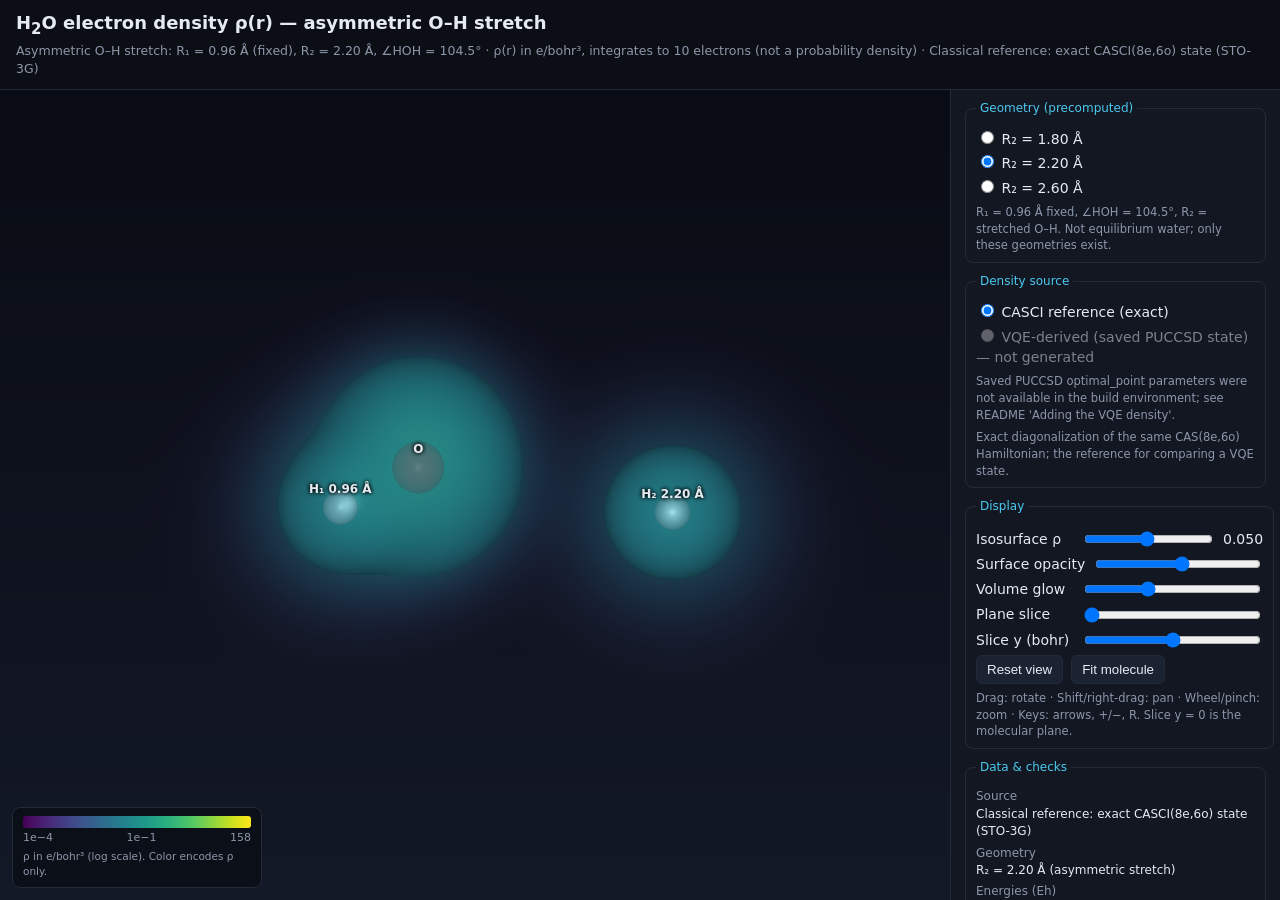
==== visualization/h2o_density/web/index.html @ ade0967f "Add interactive H2O electron density viewer" ====
<!doctype html><html lang="en"><head><meta charset="utf-8"><meta name="viewport" content="width=device-width,initial-scale=1">
<title>H2O electron density (asymmetric stretch)</title><link rel="stylesheet" href="style.css"></head><body>
<header><h1>H<sub>2</sub>O electron density ρ(<b>r</b>) — asymmetric O–H stretch</h1><p id="headline" aria-live="polite">Loading…</p></header>
<main><section id="stage" aria-label="3D electron density view">
<canvas id="gl" tabindex="0" role="img" aria-label="Interactive 3D electron density of stretched water. Drag or arrow keys rotate, shift+drag or shift+arrows pan, wheel or plus/minus zoom, R resets."></canvas>
<div id="labels" aria-hidden="true"></div>
<div id="progress" role="status"><div id="bar"><i></i></div><span id="ptext">Loading density…</span></div><div id="error" role="alert" hidden></div>
<div id="legend"><canvas id="legendbar" width="230" height="12"></canvas><div class="ticks"><span id="lt0"></span><span id="lt1"></span><span id="lt2"></span></div>
<small>ρ in e/bohr³ (log scale). Color encodes ρ only.</small></div></section>
<aside id="panel">
<fieldset><legend>Geometry (precomputed)</legend><div id="geoms"></div>
<p class="note">R₁ = 0.96 Å fixed, ∠HOH = 104.5°, R₂ = stretched O–H. Not equilibrium water; only these geometries exist.</p></fieldset>
<fieldset><legend>Density source</legend><div id="sources"></div><p class="note" id="srcnote"></p></fieldset>
<fieldset><legend>Display</legend>
<div class="row"><label for="iso">Isosurface ρ</label><input id="iso" type="range" min="-3" max="0.5" step="0.01" value="-1.3"><output id="isov"></output></div>
<div class="row"><label for="sop">Surface opacity</label><input id="sop" type="range" min="0.05" max="1" step="0.01" value="0.55"></div>
<div class="row"><label for="vol">Volume glow</label><input id="vol" type="range" min="0" max="1" step="0.01" value="0.35"></div>
<div class="row"><label for="slc">Plane slice</label><input id="slc" type="range" min="0" max="1" step="0.01" value="0"></div>
<div class="row"><label for="sy">Slice y (bohr)</label><input id="sy" type="range" min="-3" max="3" step="0.05" value="0"></div>
<div class="row"><button id="reset">Reset view</button><button id="fit">Fit molecule</button></div>
<p class="note">Drag: rotate · Shift/right-drag: pan · Wheel/pinch: zoom · Keys: arrows, +/−, R. Slice y = 0 is the molecular plane.</p></fieldset>
<fieldset><legend>Data &amp; checks</legend><dl id="info"></dl></fieldset></aside></main>
<script src="app.js"></script></body></html>
---- visualization/h2o_density/web/style.css ----
:root{--bg:#0b0e14;--panel:#121722;--ink:#e6eaf2;--mute:#8d97aa;--acc:#4cc9f0;--line:#232b3b}
*{box-sizing:border-box}html,body{margin:0;height:100%;background:var(--bg);color:var(--ink);font:14px/1.45 system-ui,Segoe UI,Roboto,sans-serif}
body{display:flex;flex-direction:column}
header{padding:10px 16px;border-bottom:1px solid var(--line)}
h1{margin:0;font-size:18px;font-weight:600}#headline{margin:2px 0 0;color:var(--mute);font-size:12.5px}
main{flex:1;display:flex;min-height:0}
#stage{position:relative;flex:1;min-width:0;background:#07090e}
#gl{width:100%;height:100%;display:block;touch-action:none;outline:none;cursor:grab}#gl:active{cursor:grabbing}
#gl:focus-visible{box-shadow:inset 0 0 0 2px var(--acc)}
#labels{position:absolute;inset:0;pointer-events:none;overflow:hidden}
#labels span{position:absolute;transform:translate(-50%,-150%);font-size:12px;font-weight:600;text-shadow:0 0 4px #000,0 0 4px #000;white-space:nowrap}
#legend{position:absolute;left:12px;bottom:12px;background:#0b0e14cc;border:1px solid var(--line);border-radius:8px;padding:8px 10px;width:250px}
#legendbar{width:100%;height:12px;display:block;border-radius:3px}
.ticks{display:flex;justify-content:space-between;font-size:11px;color:var(--mute);margin-top:2px}#legend small{display:block;color:var(--mute);font-size:10.5px;margin-top:3px}
#progress{position:absolute;left:50%;top:50%;transform:translate(-50%,-50%);text-align:center;color:var(--mute)}#progress[hidden],#error[hidden]{display:none}
#bar{height:4px;width:200px;background:var(--line);margin:0 auto 6px;border-radius:2px;overflow:hidden}#bar i{display:block;height:100%;width:0;background:var(--acc)}
#error{position:absolute;inset:20px;color:#ff8a8a;background:#200;padding:12px;border-radius:8px;overflow:auto}
#panel{width:330px;overflow:auto;background:var(--panel);border-left:1px solid var(--line);padding:10px 14px}
fieldset{border:1px solid var(--line);border-radius:8px;margin:0 0 10px;padding:8px 10px}legend{color:var(--acc);font-size:12px;padding:0 4px}
label{display:block;margin:3px 0}.row{display:flex;align-items:center;gap:8px;margin:5px 0}.row label{margin:0;min-width:98px}.row input[type=range]{flex:1;min-width:0}
.note{color:var(--mute);font-size:11.5px;margin:6px 0 0}button{background:#1b2333;color:var(--ink);border:1px solid var(--line);border-radius:6px;padding:6px 10px;cursor:pointer}
button:hover,button:focus-visible{border-color:var(--acc);outline:none}.dis{opacity:.5}
dl{margin:0;font-size:12px}dt{color:var(--mute);margin-top:4px}dd{margin:0;font-variant-numeric:tabular-nums;word-break:break-word}
@media(max-width:760px){main{flex-direction:column;overflow:auto}#stage{flex:none;height:58vh}#panel{width:auto;border-left:0;border-top:1px solid var(--line);overflow:visible}#legend{width:190px}h1{font-size:15px}#headline{font-size:11.5px}}
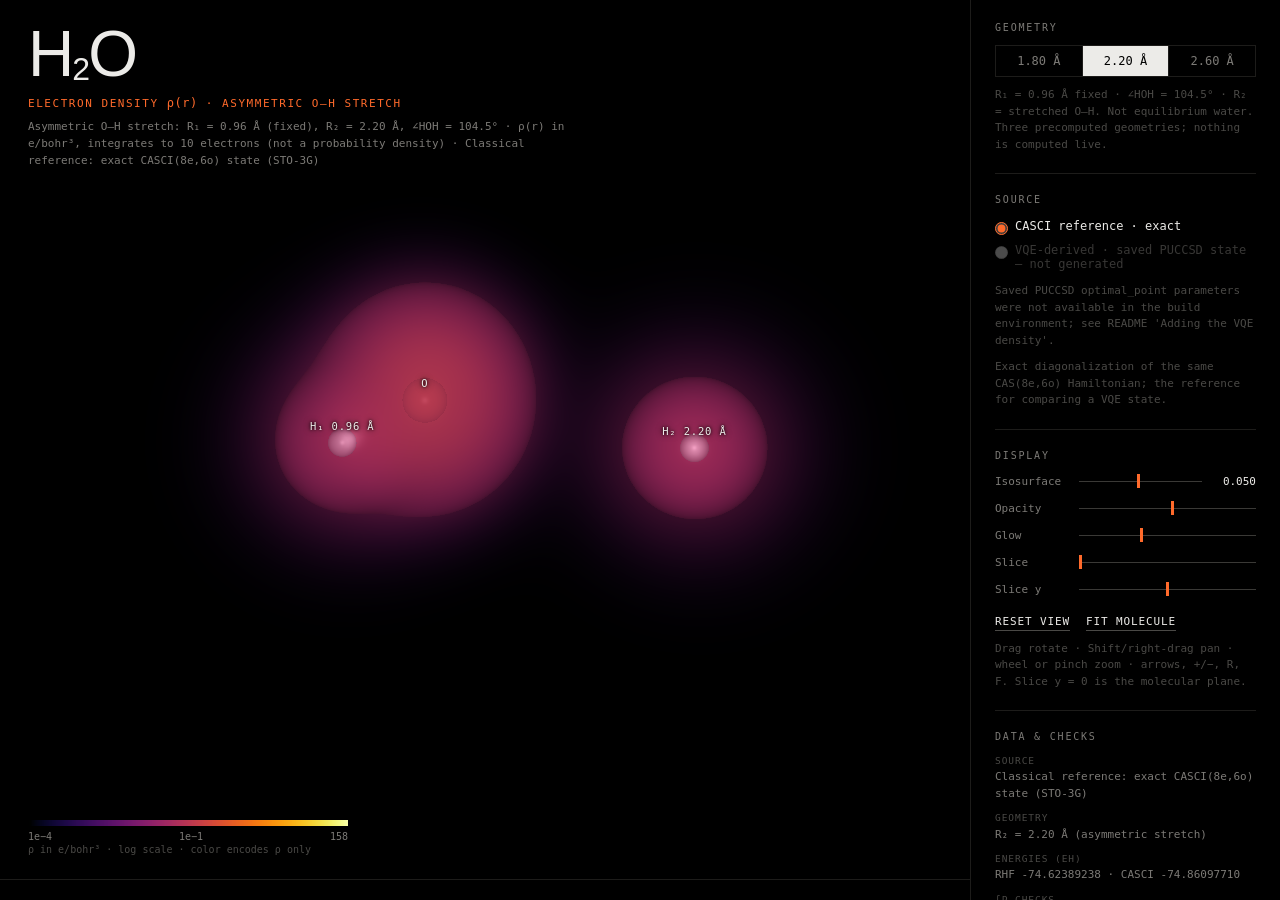
==== commit 163eef3a: "Revise HTML structure for H2O density visualization Updated the HTML structure and content for the H" ====
--- a/visualization/h2o_density/web/index.html
+++ b/visualization/h2o_density/web/index.html
@@ -1,23 +1,25 @@
 <!doctype html><html lang="en"><head><meta charset="utf-8"><meta name="viewport" content="width=device-width,initial-scale=1">
-<title>H2O electron density (asymmetric stretch)</title><link rel="stylesheet" href="style.css"></head><body>
-<header><h1>H<sub>2</sub>O electron density ρ(<b>r</b>) — asymmetric O–H stretch</h1><p id="headline" aria-live="polite">Loading…</p></header>
-<main><section id="stage" aria-label="3D electron density view">
-<canvas id="gl" tabindex="0" role="img" aria-label="Interactive 3D electron density of stretched water. Drag or arrow keys rotate, shift+drag or shift+arrows pan, wheel or plus/minus zoom, R resets."></canvas>
-<div id="labels" aria-hidden="true"></div>
-<div id="progress" role="status"><div id="bar"><i></i></div><span id="ptext">Loading density…</span></div><div id="error" role="alert" hidden></div>
-<div id="legend"><canvas id="legendbar" width="230" height="12"></canvas><div class="ticks"><span id="lt0"></span><span id="lt1"></span><span id="lt2"></span></div>
-<small>ρ in e/bohr³ (log scale). Color encodes ρ only.</small></div></section>
+<title>H2O electron density · asymmetric O–H stretch</title><link rel="stylesheet" href="style.css"></head><body>
+<main>
+<section id="stage" aria-label="3D electron density view">
+ <canvas id="gl" tabindex="0" role="img" aria-label="Interactive 3D electron density of stretched water. Drag or arrow keys rotate, shift+drag or shift+arrows pan, wheel or plus/minus zoom, R resets."></canvas>
+ <div id="labels" aria-hidden="true"></div>
+ <div id="title"><h1>H<sub>2</sub>O</h1><p class="kicker">Electron density <span>ρ(r)</span> · asymmetric O–H stretch</p><p id="headline" aria-live="polite">Loading…</p></div>
+ <div id="progress" role="status"><div id="bar"><i></i></div><span id="ptext">Loading density…</span></div><div id="error" role="alert" hidden></div>
+ <div id="legend"><canvas id="legendbar" width="400" height="6"></canvas><div class="ticks"><span id="lt0"></span><span id="lt1"></span><span id="lt2"></span></div><small>ρ in e/bohr³ · log scale · color encodes ρ only</small></div>
+</section>
 <aside id="panel">
-<fieldset><legend>Geometry (precomputed)</legend><div id="geoms"></div>
-<p class="note">R₁ = 0.96 Å fixed, ∠HOH = 104.5°, R₂ = stretched O–H. Not equilibrium water; only these geometries exist.</p></fieldset>
-<fieldset><legend>Density source</legend><div id="sources"></div><p class="note" id="srcnote"></p></fieldset>
-<fieldset><legend>Display</legend>
-<div class="row"><label for="iso">Isosurface ρ</label><input id="iso" type="range" min="-3" max="0.5" step="0.01" value="-1.3"><output id="isov"></output></div>
-<div class="row"><label for="sop">Surface opacity</label><input id="sop" type="range" min="0.05" max="1" step="0.01" value="0.55"></div>
-<div class="row"><label for="vol">Volume glow</label><input id="vol" type="range" min="0" max="1" step="0.01" value="0.35"></div>
-<div class="row"><label for="slc">Plane slice</label><input id="slc" type="range" min="0" max="1" step="0.01" value="0"></div>
-<div class="row"><label for="sy">Slice y (bohr)</label><input id="sy" type="range" min="-3" max="3" step="0.05" value="0"></div>
-<div class="row"><button id="reset">Reset view</button><button id="fit">Fit molecule</button></div>
-<p class="note">Drag: rotate · Shift/right-drag: pan · Wheel/pinch: zoom · Keys: arrows, +/−, R. Slice y = 0 is the molecular plane.</p></fieldset>
-<fieldset><legend>Data &amp; checks</legend><dl id="info"></dl></fieldset></aside></main>
+ <section><h2>Geometry</h2><div id="geoms" class="seg"></div>
+  <p class="note">R₁ = 0.96 Å fixed · ∠HOH = 104.5° · R₂ = stretched O–H. Not equilibrium water. Three precomputed geometries; nothing is computed live.</p></section>
+ <section><h2>Source</h2><div id="sources"></div><p class="note" id="srcnote"></p></section>
+ <section><h2>Display</h2>
+  <div class="row"><label for="iso">Isosurface</label><input id="iso" type="range" min="-3" max="0.5" step="0.01" value="-1.3"><output id="isov"></output></div>
+  <div class="row"><label for="sop">Opacity</label><input id="sop" type="range" min="0.05" max="1" step="0.01" value="0.55"></div>
+  <div class="row"><label for="vol">Glow</label><input id="vol" type="range" min="0" max="1" step="0.01" value="0.35"></div>
+  <div class="row"><label for="slc">Slice</label><input id="slc" type="range" min="0" max="1" step="0.01" value="0"></div>
+  <div class="row"><label for="sy">Slice y</label><input id="sy" type="range" min="-3" max="3" step="0.05" value="0"></div>
+  <div class="btns"><button id="reset">Reset view</button><button id="fit">Fit molecule</button></div>
+  <p class="note">Drag rotate · Shift/right-drag pan · wheel or pinch zoom · arrows, +/−, R, F. Slice y = 0 is the molecular plane.</p></section>
+ <section><h2>Data &amp; checks</h2><dl id="info"></dl></section>
+</aside></main>
 <script src="app.js"></script></body></html>
--- a/visualization/h2o_density/web/style.css
+++ b/visualization/h2o_density/web/style.css
@@ -1,24 +1,39 @@
-:root{--bg:#0b0e14;--panel:#121722;--ink:#e6eaf2;--mute:#8d97aa;--acc:#4cc9f0;--line:#232b3b}
-*{box-sizing:border-box}html,body{margin:0;height:100%;background:var(--bg);color:var(--ink);font:14px/1.45 system-ui,Segoe UI,Roboto,sans-serif}
-body{display:flex;flex-direction:column}
-header{padding:10px 16px;border-bottom:1px solid var(--line)}
-h1{margin:0;font-size:18px;font-weight:600}#headline{margin:2px 0 0;color:var(--mute);font-size:12.5px}
-main{flex:1;display:flex;min-height:0}
-#stage{position:relative;flex:1;min-width:0;background:#07090e}
-#gl{width:100%;height:100%;display:block;touch-action:none;outline:none;cursor:grab}#gl:active{cursor:grabbing}
-#gl:focus-visible{box-shadow:inset 0 0 0 2px var(--acc)}
+:root{--ink:#ecebe8;--mute:#7c7a76;--dim:#4a4946;--line:#1d1c1a;--acc:#ff6a2b;
+ --mono:ui-monospace,"SF Mono","JetBrains Mono",Menlo,Consolas,monospace;--sans:"Helvetica Neue",Helvetica,Arial,system-ui,sans-serif}
+*{box-sizing:border-box}html,body{margin:0;height:100%;background:#000;color:var(--ink);font:13px/1.5 var(--sans);-webkit-font-smoothing:antialiased}
+main{display:flex;height:100%}
+#stage{position:relative;flex:1;min-width:0;background:#000}
+#gl{width:100%;height:100%;display:block;touch-action:none;outline:none;cursor:grab}#gl:active{cursor:grabbing}#gl:focus-visible{box-shadow:inset 0 0 0 1px var(--acc)}
+#title{position:absolute;left:28px;top:22px;max-width:min(560px,70%);pointer-events:none}
+h1{margin:0;font:200 64px/1 var(--sans);letter-spacing:-.03em}h1 sub{font-size:.5em;vertical-align:baseline;position:relative;top:.12em}
+.kicker span{text-transform:none;letter-spacing:.04em;font-size:12px}.kicker{margin:10px 0 0;font:11px var(--mono);letter-spacing:.14em;text-transform:uppercase;color:var(--acc)}
+#headline{margin:8px 0 0;font:11px/1.55 var(--mono);color:var(--mute)}
 #labels{position:absolute;inset:0;pointer-events:none;overflow:hidden}
-#labels span{position:absolute;transform:translate(-50%,-150%);font-size:12px;font-weight:600;text-shadow:0 0 4px #000,0 0 4px #000;white-space:nowrap}
-#legend{position:absolute;left:12px;bottom:12px;background:#0b0e14cc;border:1px solid var(--line);border-radius:8px;padding:8px 10px;width:250px}
-#legendbar{width:100%;height:12px;display:block;border-radius:3px}
-.ticks{display:flex;justify-content:space-between;font-size:11px;color:var(--mute);margin-top:2px}#legend small{display:block;color:var(--mute);font-size:10.5px;margin-top:3px}
-#progress{position:absolute;left:50%;top:50%;transform:translate(-50%,-50%);text-align:center;color:var(--mute)}#progress[hidden],#error[hidden]{display:none}
-#bar{height:4px;width:200px;background:var(--line);margin:0 auto 6px;border-radius:2px;overflow:hidden}#bar i{display:block;height:100%;width:0;background:var(--acc)}
-#error{position:absolute;inset:20px;color:#ff8a8a;background:#200;padding:12px;border-radius:8px;overflow:auto}
-#panel{width:330px;overflow:auto;background:var(--panel);border-left:1px solid var(--line);padding:10px 14px}
-fieldset{border:1px solid var(--line);border-radius:8px;margin:0 0 10px;padding:8px 10px}legend{color:var(--acc);font-size:12px;padding:0 4px}
-label{display:block;margin:3px 0}.row{display:flex;align-items:center;gap:8px;margin:5px 0}.row label{margin:0;min-width:98px}.row input[type=range]{flex:1;min-width:0}
-.note{color:var(--mute);font-size:11.5px;margin:6px 0 0}button{background:#1b2333;color:var(--ink);border:1px solid var(--line);border-radius:6px;padding:6px 10px;cursor:pointer}
-button:hover,button:focus-visible{border-color:var(--acc);outline:none}.dis{opacity:.5}
-dl{margin:0;font-size:12px}dt{color:var(--mute);margin-top:4px}dd{margin:0;font-variant-numeric:tabular-nums;word-break:break-word}
-@media(max-width:760px){main{flex-direction:column;overflow:auto}#stage{flex:none;height:58vh}#panel{width:auto;border-left:0;border-top:1px solid var(--line);overflow:visible}#legend{width:190px}h1{font-size:15px}#headline{font-size:11.5px}}
+#labels span{position:absolute;transform:translate(-50%,-190%);font:10.5px var(--mono);letter-spacing:.08em;color:var(--ink);text-shadow:0 0 6px #000,0 0 3px #000;white-space:nowrap}
+#legend{position:absolute;left:28px;bottom:24px;width:min(320px,calc(100% - 56px));pointer-events:none}
+#legendbar{width:100%;height:6px;display:block}
+.ticks{display:flex;justify-content:space-between;font:10px var(--mono);color:var(--mute);margin-top:5px}#legend small{display:block;font:10px var(--mono);color:var(--dim);margin-top:2px}
+#progress{position:absolute;left:50%;top:50%;transform:translate(-50%,-50%);text-align:center;font:11px var(--mono);color:var(--mute)}#progress[hidden],#error[hidden]{display:none}
+#bar{height:1px;width:160px;background:var(--line);margin:0 auto 8px}#bar i{display:block;height:100%;width:0;background:var(--acc)}
+#error{position:absolute;inset:24px;color:#ff8a70;font:12px var(--mono);overflow:auto;border:1px solid #3a1a10;padding:12px}
+#panel{width:310px;overflow:auto;background:#000;border-left:1px solid var(--line);padding:22px 24px}
+section{padding-bottom:20px;margin-bottom:20px;border-bottom:1px solid var(--line)}section:last-child{border:0}
+h2{margin:0 0 12px;font:500 10px var(--mono);letter-spacing:.18em;text-transform:uppercase;color:var(--mute)}
+.seg{display:flex;border:1px solid var(--line)}
+.seg label{flex:1;position:relative;margin:0;text-align:center;font:12px var(--mono);padding:8px 0;color:var(--mute);cursor:pointer;border-right:1px solid var(--line)}.seg label:last-child{border:0}
+.seg input{position:absolute;inset:0;opacity:0;cursor:pointer;margin:0}
+.seg label:has(input:checked){color:#000;background:var(--ink)}.seg label:has(input:focus-visible){outline:1px solid var(--acc);outline-offset:-3px}
+#sources label{display:block;position:relative;margin:0 0 6px;padding:2px 0 2px 20px;font:12px var(--mono);color:var(--mute);cursor:pointer}
+#sources input{position:absolute;left:0;top:5px;margin:0;accent-color:var(--acc)}#sources label:has(input:checked){color:var(--ink)}#sources .dis{opacity:.45;cursor:default}
+.note{color:var(--dim);font:11px/1.5 var(--mono);margin:10px 0 0}
+.row{display:grid;grid-template-columns:74px 1fr 44px;align-items:center;gap:10px;margin:9px 0}.row label{font:11px var(--mono);color:var(--mute)}.row output{font:11px var(--mono);color:var(--ink);text-align:right}
+input[type=range]{-webkit-appearance:none;appearance:none;width:100%;height:18px;background:transparent;margin:0;grid-column:2 / span 2}.row:has(output) input[type=range]{grid-column:2}
+input[type=range]::-webkit-slider-runnable-track{height:1px;background:#3a3936}input[type=range]::-moz-range-track{height:1px;background:#3a3936}
+input[type=range]::-webkit-slider-thumb{-webkit-appearance:none;width:3px;height:14px;background:var(--acc);margin-top:-7px;border:0;border-radius:0}
+input[type=range]::-moz-range-thumb{width:3px;height:14px;background:var(--acc);border:0;border-radius:0}
+input[type=range]:focus-visible{outline:1px solid var(--acc)}
+.btns{display:flex;gap:16px;margin-top:14px}button{background:none;color:var(--ink);border:0;border-bottom:1px solid var(--dim);padding:2px 0;font:11px var(--mono);letter-spacing:.08em;text-transform:uppercase;cursor:pointer}
+button:hover,button:focus-visible{color:var(--acc);border-color:var(--acc);outline:none}
+dl{margin:0;font:11px/1.5 var(--mono)}dt{color:var(--dim);margin-top:9px;text-transform:uppercase;letter-spacing:.1em;font-size:9.5px}dd{margin:1px 0 0;color:var(--mute);word-break:break-word}
+@media(max-width:760px){main{flex-direction:column;overflow:auto;height:auto;min-height:100%}#stage{flex:none;height:62vh;min-height:360px}
+ #panel{width:auto;border-left:0;border-top:1px solid var(--line);overflow:visible;padding:20px 18px}h1{font-size:40px}#title{left:16px;top:14px;max-width:calc(100% - 32px)}#headline{font-size:9.5px;display:-webkit-box;-webkit-line-clamp:3;-webkit-box-orient:vertical;overflow:hidden}.kicker span{text-transform:none;letter-spacing:.04em;font-size:12px}.kicker{font-size:9.5px;margin-top:6px}#legend{left:16px;bottom:14px}}
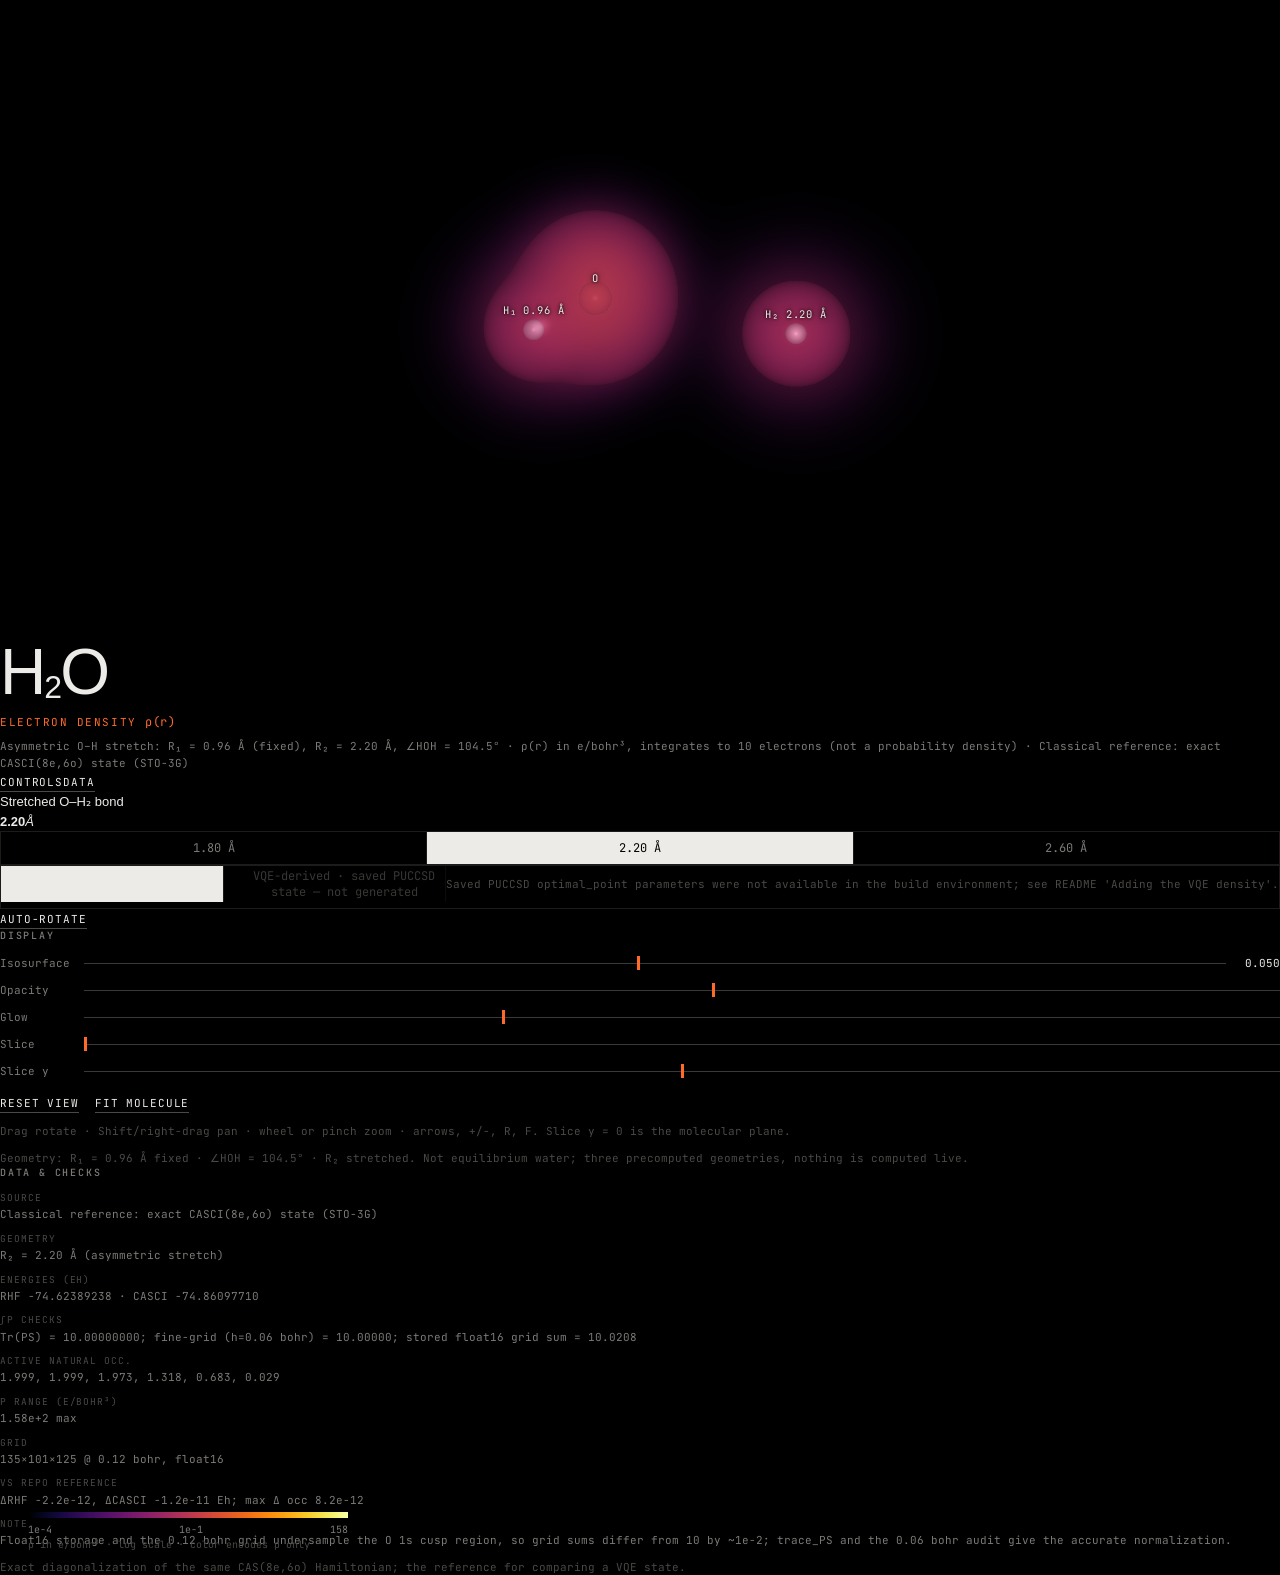
==== commit 9db236d0: "Refactor index.html for improved layout and accessibility Updated HTML structure and added new eleme" ====
--- a/visualization/h2o_density/web/index.html
+++ b/visualization/h2o_density/web/index.html
@@ -1,25 +1,34 @@
-<!doctype html><html lang="en"><head><meta charset="utf-8"><meta name="viewport" content="width=device-width,initial-scale=1">
-<title>H2O electron density · asymmetric O–H stretch</title><link rel="stylesheet" href="style.css"></head><body>
-<main>
-<section id="stage" aria-label="3D electron density view">
+<!doctype html><html lang="en"><head><meta charset="utf-8"><meta name="viewport" content="width=device-width,initial-scale=1,viewport-fit=cover">
+<title>H2O electron density · asymmetric O–H stretch</title>
+<link rel="preconnect" href="https://fonts.googleapis.com"><link rel="preconnect" href="https://fonts.gstatic.com" crossorigin>
+<link rel="stylesheet" href="https://fonts.googleapis.com/css2?family=Instrument+Serif&family=Inter+Tight:wght@300;400;500&family=JetBrains+Mono:wght@400;500&display=swap">
+<link rel="stylesheet" href="style.css"></head><body>
+<div id="stage">
  <canvas id="gl" tabindex="0" role="img" aria-label="Interactive 3D electron density of stretched water. Drag or arrow keys rotate, shift+drag or shift+arrows pan, wheel or plus/minus zoom, R resets."></canvas>
  <div id="labels" aria-hidden="true"></div>
- <div id="title"><h1>H<sub>2</sub>O</h1><p class="kicker">Electron density <span>ρ(r)</span> · asymmetric O–H stretch</p><p id="headline" aria-live="polite">Loading…</p></div>
- <div id="progress" role="status"><div id="bar"><i></i></div><span id="ptext">Loading density…</span></div><div id="error" role="alert" hidden></div>
- <div id="legend"><canvas id="legendbar" width="400" height="6"></canvas><div class="ticks"><span id="lt0"></span><span id="lt1"></span><span id="lt2"></span></div><small>ρ in e/bohr³ · log scale · color encodes ρ only</small></div>
-</section>
-<aside id="panel">
- <section><h2>Geometry</h2><div id="geoms" class="seg"></div>
-  <p class="note">R₁ = 0.96 Å fixed · ∠HOH = 104.5° · R₂ = stretched O–H. Not equilibrium water. Three precomputed geometries; nothing is computed live.</p></section>
- <section><h2>Source</h2><div id="sources"></div><p class="note" id="srcnote"></p></section>
- <section><h2>Display</h2>
+ <header id="top">
+  <div id="brand"><h1>H<sub>2</sub>O</h1><p class="kicker">Electron density <span>ρ(r)</span></p><p id="headline" aria-live="polite">Loading…</p></div>
+  <nav><button id="btn-controls" aria-expanded="false" aria-controls="drawer-controls">Controls</button><button id="btn-data" aria-expanded="false" aria-controls="drawer-data">Data</button></nav>
+ </header>
+ <div id="readout" aria-hidden="true"><span class="lab">Stretched O–H₂ bond</span><div class="big"><b id="r2val">2.20</b><i>Å</i></div></div>
+ <div id="legend"><canvas id="legendbar" width="400" height="4"></canvas><div class="ticks"><span id="lt0"></span><span id="lt1"></span><span id="lt2"></span></div><small>ρ in e/bohr³ · log scale · color encodes ρ only</small></div>
+ <div id="dock" role="group" aria-label="Geometry and source">
+  <div id="geoms" class="seg" role="radiogroup" aria-label="Geometry"></div><span class="sep"></span>
+  <div id="sources" class="seg" role="radiogroup" aria-label="Density source"></div><span class="sep"></span>
+  <button id="btn-rotate" aria-pressed="true">Auto-rotate</button>
+ </div>
+ <aside id="drawer-controls" class="drawer" aria-label="Display controls">
+  <h2>Display</h2>
   <div class="row"><label for="iso">Isosurface</label><input id="iso" type="range" min="-3" max="0.5" step="0.01" value="-1.3"><output id="isov"></output></div>
   <div class="row"><label for="sop">Opacity</label><input id="sop" type="range" min="0.05" max="1" step="0.01" value="0.55"></div>
   <div class="row"><label for="vol">Glow</label><input id="vol" type="range" min="0" max="1" step="0.01" value="0.35"></div>
   <div class="row"><label for="slc">Slice</label><input id="slc" type="range" min="0" max="1" step="0.01" value="0"></div>
   <div class="row"><label for="sy">Slice y</label><input id="sy" type="range" min="-3" max="3" step="0.05" value="0"></div>
   <div class="btns"><button id="reset">Reset view</button><button id="fit">Fit molecule</button></div>
-  <p class="note">Drag rotate · Shift/right-drag pan · wheel or pinch zoom · arrows, +/−, R, F. Slice y = 0 is the molecular plane.</p></section>
- <section><h2>Data &amp; checks</h2><dl id="info"></dl></section>
-</aside></main>
+  <p class="note">Drag rotate · Shift/right-drag pan · wheel or pinch zoom · arrows, +/−, R, F. Slice y = 0 is the molecular plane.</p>
+  <p class="note">Geometry: R₁ = 0.96 Å fixed · ∠HOH = 104.5° · R₂ stretched. Not equilibrium water; three precomputed geometries, nothing is computed live.</p>
+ </aside>
+ <aside id="drawer-data" class="drawer" aria-label="Data and checks"><h2>Data &amp; checks</h2><dl id="info"></dl><p class="note" id="srcnote"></p></aside>
+ <div id="progress" role="status"><div id="bar"><i></i></div><span id="ptext">Loading density…</span></div><div id="error" role="alert" hidden></div>
+</div>
 <script src="app.js"></script></body></html>
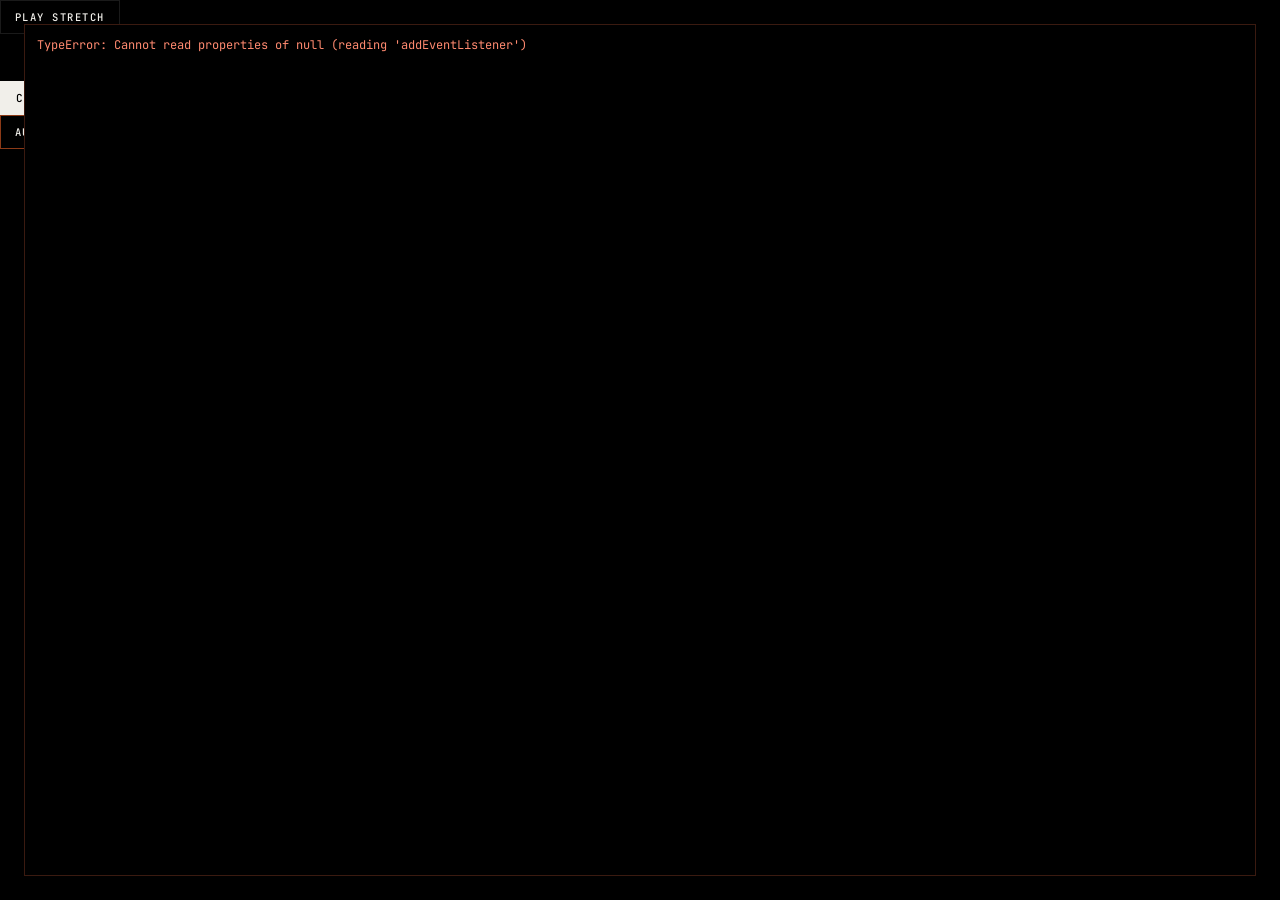
==== commit 14a1cd9c: "Update HTML structure and content for density visualization" ====
--- a/visualization/h2o_density/web/index.html
+++ b/visualization/h2o_density/web/index.html
@@ -5,29 +5,29 @@
 <link rel="stylesheet" href="style.css"></head><body>
 <div id="stage">
  <canvas id="gl" tabindex="0" role="img" aria-label="Interactive 3D electron density of stretched water. Drag or arrow keys rotate, shift+drag or shift+arrows pan, wheel or plus/minus zoom, R resets."></canvas>
- <div id="labels" aria-hidden="true"></div>
+ <div id="labels" aria-hidden="true"><span></span><span></span><span></span></div>
  <header id="top">
-  <div id="brand"><h1>H<sub>2</sub>O</h1><p class="kicker">Electron density <span>ρ(r)</span></p><p id="headline" aria-live="polite">Loading…</p></div>
+  <div id="brand"><h1>H<sub>2</sub>O</h1><p class="kicker">Electron density <span>ρ(r)</span> · asymmetric O–H stretch</p>
+   <p id="headline" aria-live="polite">Loading…</p></div>
   <nav><button id="btn-controls" aria-expanded="false" aria-controls="drawer-controls">Controls</button><button id="btn-data" aria-expanded="false" aria-controls="drawer-data">Data</button></nav>
  </header>
- <div id="readout" aria-hidden="true"><span class="lab">Stretched O–H₂ bond</span><div class="big"><b id="r2val">2.20</b><i>Å</i></div></div>
- <div id="legend"><canvas id="legendbar" width="400" height="4"></canvas><div class="ticks"><span id="lt0"></span><span id="lt1"></span><span id="lt2"></span></div><small>ρ in e/bohr³ · log scale · color encodes ρ only</small></div>
- <div id="dock" role="group" aria-label="Geometry and source">
-  <div id="geoms" class="seg" role="radiogroup" aria-label="Geometry"></div><span class="sep"></span>
-  <div id="sources" class="seg" role="radiogroup" aria-label="Density source"></div><span class="sep"></span>
+ <div id="readout" aria-live="off"><span class="lab">O–H₂ bond length</span><div class="big"><b id="r2val">2.20</b><i>Å</i></div>
+  <span class="tag" id="rtag">computed geometry</span><span class="fix">O–H₁ = 0.96 Å fixed · ∠HOH = 104.5°</span></div>
+ <div id="legend"><h2>Density shells · e/bohr³</h2><ul id="shells"></ul><p class="key"><span class="solid"></span> fixed bond <span class="dash"></span> stretched bond</p></div>
+ <div id="transport">
+  <button id="btn-play" aria-pressed="false">Play stretch</button>
+  <div id="scrubwrap"><input id="scrub" type="range" min="1.8" max="2.6" step="0.001" value="2.2" aria-label="O–H₂ bond length in angstrom">
+   <div id="geoms" role="group" aria-label="Computed geometries"></div></div>
+  <div id="sources" class="seg" role="radiogroup" aria-label="Density source"></div>
   <button id="btn-rotate" aria-pressed="true">Auto-rotate</button>
  </div>
- <aside id="drawer-controls" class="drawer" aria-label="Display controls">
-  <h2>Display</h2>
-  <div class="row"><label for="iso">Isosurface</label><input id="iso" type="range" min="-3" max="0.5" step="0.01" value="-1.3"><output id="isov"></output></div>
-  <div class="row"><label for="sop">Opacity</label><input id="sop" type="range" min="0.05" max="1" step="0.01" value="0.55"></div>
-  <div class="row"><label for="vol">Glow</label><input id="vol" type="range" min="0" max="1" step="0.01" value="0.35"></div>
-  <div class="row"><label for="slc">Slice</label><input id="slc" type="range" min="0" max="1" step="0.01" value="0"></div>
-  <div class="row"><label for="sy">Slice y</label><input id="sy" type="range" min="-3" max="3" step="0.05" value="0"></div>
+ <aside id="drawer-controls" class="drawer" aria-label="Display controls"><h2>Display</h2>
+  <div class="row"><label for="lev">Shell level</label><input id="lev" type="range" min="-0.6" max="0.6" step="0.01" value="0"><output id="levv"></output></div>
+  <div class="row"><label for="sop">Glow</label><input id="sop" type="range" min="0.2" max="2.5" step="0.01" value="1"><output id="sopv"></output></div>
+  <div class="row"><label for="asz">Atom size</label><input id="asz" type="range" min="0.5" max="1.6" step="0.01" value="1"><output id="aszv"></output></div>
   <div class="btns"><button id="reset">Reset view</button><button id="fit">Fit molecule</button></div>
-  <p class="note">Drag rotate · Shift/right-drag pan · wheel or pinch zoom · arrows, +/−, R, F. Slice y = 0 is the molecular plane.</p>
-  <p class="note">Geometry: R₁ = 0.96 Å fixed · ∠HOH = 104.5° · R₂ stretched. Not equilibrium water; three precomputed geometries, nothing is computed live.</p>
- </aside>
+  <p class="note">Drag rotate · Shift/right-drag pan · wheel or pinch zoom · arrows, +/−, R, F · Esc closes panels.</p>
+  <p class="note">Shell level rescales all five isodensity surfaces (re-meshes on release). Glow only changes brightness.</p></aside>
  <aside id="drawer-data" class="drawer" aria-label="Data and checks"><h2>Data &amp; checks</h2><dl id="info"></dl><p class="note" id="srcnote"></p></aside>
  <div id="progress" role="status"><div id="bar"><i></i></div><span id="ptext">Loading density…</span></div><div id="error" role="alert" hidden></div>
 </div>
--- a/visualization/h2o_density/web/style.css
+++ b/visualization/h2o_density/web/style.css
@@ -1,39 +1,41 @@
-:root{--ink:#ecebe8;--mute:#7c7a76;--dim:#4a4946;--line:#1d1c1a;--acc:#ff6a2b;
- --mono:ui-monospace,"SF Mono","JetBrains Mono",Menlo,Consolas,monospace;--sans:"Helvetica Neue",Helvetica,Arial,system-ui,sans-serif}
-*{box-sizing:border-box}html,body{margin:0;height:100%;background:#000;color:var(--ink);font:13px/1.5 var(--sans);-webkit-font-smoothing:antialiased}
-main{display:flex;height:100%}
-#stage{position:relative;flex:1;min-width:0;background:#000}
-#gl{width:100%;height:100%;display:block;touch-action:none;outline:none;cursor:grab}#gl:active{cursor:grabbing}#gl:focus-visible{box-shadow:inset 0 0 0 1px var(--acc)}
-#title{position:absolute;left:28px;top:22px;max-width:min(560px,70%);pointer-events:none}
-h1{margin:0;font:200 64px/1 var(--sans);letter-spacing:-.03em}h1 sub{font-size:.5em;vertical-align:baseline;position:relative;top:.12em}
-.kicker span{text-transform:none;letter-spacing:.04em;font-size:12px}.kicker{margin:10px 0 0;font:11px var(--mono);letter-spacing:.14em;text-transform:uppercase;color:var(--acc)}
-#headline{margin:8px 0 0;font:11px/1.55 var(--mono);color:var(--mute)}
+:root{--ink:#f1efea;--mute:#8b8983;--dim:#55534f;--line:rgba(255,255,255,.1);--acc:#ff6a2b;
+ --serif:"Instrument Serif","Times New Roman",serif;--sans:"Inter Tight","Helvetica Neue",Arial,system-ui,sans-serif;--mono:"JetBrains Mono",ui-monospace,"SF Mono",Menlo,Consolas,monospace;--ease:cubic-bezier(.2,.8,.2,1)}
+*{box-sizing:border-box}html,body{margin:0;height:100%;background:#000;color:var(--ink);font:13px/1.5 var(--sans);-webkit-font-smoothing:antialiased;overflow:hidden}
+#stage{position:fixed;inset:0;background:#000}
+#gl{position:absolute;inset:0;width:100%;height:100%;display:block;touch-action:none;outline:none;cursor:grab;transition:opacity .35s var(--ease)}#gl:active{cursor:grabbing}#gl.swap{opacity:0}#gl:focus-visible{box-shadow:inset 0 0 0 1px var(--acc)}
 #labels{position:absolute;inset:0;pointer-events:none;overflow:hidden}
-#labels span{position:absolute;transform:translate(-50%,-190%);font:10.5px var(--mono);letter-spacing:.08em;color:var(--ink);text-shadow:0 0 6px #000,0 0 3px #000;white-space:nowrap}
-#legend{position:absolute;left:28px;bottom:24px;width:min(320px,calc(100% - 56px));pointer-events:none}
-#legendbar{width:100%;height:6px;display:block}
-.ticks{display:flex;justify-content:space-between;font:10px var(--mono);color:var(--mute);margin-top:5px}#legend small{display:block;font:10px var(--mono);color:var(--dim);margin-top:2px}
+#labels span{position:absolute;transform:translate(-50%,-200%);font:500 10px var(--mono);letter-spacing:.1em;color:var(--ink);text-shadow:0 0 8px #000,0 0 3px #000;white-space:nowrap}
+#top{position:absolute;left:0;right:0;top:0;display:flex;justify-content:space-between;align-items:flex-start;padding:24px 32px;pointer-events:none}
+#top>*{pointer-events:auto}#brand{pointer-events:none;max-width:min(520px,62vw)}
+h1{margin:0;font:400 76px/.9 var(--serif);letter-spacing:-.02em}h1 sub{font-size:.46em;position:relative;top:.1em}
+.kicker{margin:12px 0 0;font:500 10.5px var(--mono);letter-spacing:.2em;text-transform:uppercase;color:var(--acc)}.kicker span{text-transform:none;letter-spacing:.03em;font-size:13px}
+#headline{margin:10px 0 0;font:400 11px/1.6 var(--mono);color:var(--mute)}
+nav{display:flex;gap:6px}
+button{font:500 10.5px var(--mono);letter-spacing:.14em;text-transform:uppercase;color:var(--ink);background:rgba(0,0,0,.45);border:1px solid var(--line);padding:9px 14px;cursor:pointer;backdrop-filter:blur(10px);-webkit-backdrop-filter:blur(10px);transition:color .2s,border-color .2s,background .2s}
+button:hover,button:focus-visible{color:var(--acc);border-color:var(--acc);outline:none}button[aria-expanded=true],button[aria-pressed=true]{border-color:rgba(255,106,43,.55)}
+#readout{position:absolute;left:32px;bottom:104px;pointer-events:none}
+.lab{font:500 10px var(--mono);letter-spacing:.2em;text-transform:uppercase;color:var(--mute)}
+.big{display:flex;align-items:baseline;gap:8px;margin-top:2px}.big b{font:400 112px/1 var(--serif);letter-spacing:-.03em;font-variant-numeric:tabular-nums}.big i{font:400 28px var(--serif);color:var(--acc)}
+#legend{position:absolute;right:32px;bottom:104px;width:min(300px,40vw);pointer-events:none}#legendbar{width:100%;height:4px;display:block}
+.ticks{display:flex;justify-content:space-between;font:10px var(--mono);color:var(--mute);margin-top:6px}#legend small{display:block;font:10px var(--mono);color:var(--dim);margin-top:2px}
+#dock{position:absolute;left:50%;bottom:26px;transform:translateX(-50%);display:flex;align-items:center;gap:14px;padding:8px;background:rgba(6,6,6,.62);border:1px solid var(--line);backdrop-filter:blur(16px);-webkit-backdrop-filter:blur(16px);max-width:calc(100% - 24px)}
+#dock button{white-space:nowrap;backdrop-filter:none;background:none;padding:10px 12px}.sep{width:1px;height:22px;background:var(--line)}
+.seg{display:flex}.seg label{position:relative;display:block;margin:0;padding:10px 16px;font:500 11px var(--mono);letter-spacing:.06em;color:var(--mute);cursor:pointer;white-space:nowrap;transition:color .25s,background .25s}
+.seg input{position:absolute;inset:0;opacity:0;margin:0;cursor:pointer}.seg label:has(input:checked){color:#000;background:var(--ink)}.seg label:has(input:disabled){opacity:.4;cursor:not-allowed}.seg label:has(input:focus-visible){outline:1px solid var(--acc);outline-offset:-3px}
+.drawer{position:absolute;top:0;right:0;bottom:0;width:340px;max-width:100%;padding:92px 28px 28px;overflow:auto;background:rgba(4,4,4,.88);border-left:1px solid var(--line);backdrop-filter:blur(22px);-webkit-backdrop-filter:blur(22px);transform:translateX(102%);transition:transform .5s var(--ease);visibility:hidden}
+.drawer.open{transform:none;visibility:visible}#top{z-index:3}.drawer{z-index:2}#dock,#readout,#legend{z-index:1}
+h2{margin:0 0 16px;font:500 10px var(--mono);letter-spacing:.2em;text-transform:uppercase;color:var(--mute)}
+.row{display:grid;grid-template-columns:78px 1fr 46px;align-items:center;gap:10px;margin:10px 0}.row label{font:11px var(--mono);color:var(--mute)}.row output{font:11px var(--mono);text-align:right}
+input[type=range]{-webkit-appearance:none;appearance:none;width:100%;height:20px;background:transparent;margin:0;grid-column:2 / span 2}.row:has(output) input[type=range]{grid-column:2}
+input[type=range]::-webkit-slider-runnable-track{height:1px;background:#45433f}input[type=range]::-moz-range-track{height:1px;background:#45433f}
+input[type=range]::-webkit-slider-thumb{-webkit-appearance:none;width:3px;height:16px;background:var(--acc);margin-top:-8px;border:0}input[type=range]::-moz-range-thumb{width:3px;height:16px;background:var(--acc);border:0;border-radius:0}
+.btns{display:flex;gap:8px;margin:18px 0 4px}.note{color:var(--dim);font:11px/1.6 var(--mono);margin:14px 0 0}
+dl{margin:0;font:11px/1.55 var(--mono)}dt{color:var(--dim);margin-top:12px;text-transform:uppercase;letter-spacing:.12em;font-size:9.5px}dd{margin:2px 0 0;color:var(--mute);word-break:break-word}
 #progress{position:absolute;left:50%;top:50%;transform:translate(-50%,-50%);text-align:center;font:11px var(--mono);color:var(--mute)}#progress[hidden],#error[hidden]{display:none}
 #bar{height:1px;width:160px;background:var(--line);margin:0 auto 8px}#bar i{display:block;height:100%;width:0;background:var(--acc)}
-#error{position:absolute;inset:24px;color:#ff8a70;font:12px var(--mono);overflow:auto;border:1px solid #3a1a10;padding:12px}
-#panel{width:310px;overflow:auto;background:#000;border-left:1px solid var(--line);padding:22px 24px}
-section{padding-bottom:20px;margin-bottom:20px;border-bottom:1px solid var(--line)}section:last-child{border:0}
-h2{margin:0 0 12px;font:500 10px var(--mono);letter-spacing:.18em;text-transform:uppercase;color:var(--mute)}
-.seg{display:flex;border:1px solid var(--line)}
-.seg label{flex:1;position:relative;margin:0;text-align:center;font:12px var(--mono);padding:8px 0;color:var(--mute);cursor:pointer;border-right:1px solid var(--line)}.seg label:last-child{border:0}
-.seg input{position:absolute;inset:0;opacity:0;cursor:pointer;margin:0}
-.seg label:has(input:checked){color:#000;background:var(--ink)}.seg label:has(input:focus-visible){outline:1px solid var(--acc);outline-offset:-3px}
-#sources label{display:block;position:relative;margin:0 0 6px;padding:2px 0 2px 20px;font:12px var(--mono);color:var(--mute);cursor:pointer}
-#sources input{position:absolute;left:0;top:5px;margin:0;accent-color:var(--acc)}#sources label:has(input:checked){color:var(--ink)}#sources .dis{opacity:.45;cursor:default}
-.note{color:var(--dim);font:11px/1.5 var(--mono);margin:10px 0 0}
-.row{display:grid;grid-template-columns:74px 1fr 44px;align-items:center;gap:10px;margin:9px 0}.row label{font:11px var(--mono);color:var(--mute)}.row output{font:11px var(--mono);color:var(--ink);text-align:right}
-input[type=range]{-webkit-appearance:none;appearance:none;width:100%;height:18px;background:transparent;margin:0;grid-column:2 / span 2}.row:has(output) input[type=range]{grid-column:2}
-input[type=range]::-webkit-slider-runnable-track{height:1px;background:#3a3936}input[type=range]::-moz-range-track{height:1px;background:#3a3936}
-input[type=range]::-webkit-slider-thumb{-webkit-appearance:none;width:3px;height:14px;background:var(--acc);margin-top:-7px;border:0;border-radius:0}
-input[type=range]::-moz-range-thumb{width:3px;height:14px;background:var(--acc);border:0;border-radius:0}
-input[type=range]:focus-visible{outline:1px solid var(--acc)}
-.btns{display:flex;gap:16px;margin-top:14px}button{background:none;color:var(--ink);border:0;border-bottom:1px solid var(--dim);padding:2px 0;font:11px var(--mono);letter-spacing:.08em;text-transform:uppercase;cursor:pointer}
-button:hover,button:focus-visible{color:var(--acc);border-color:var(--acc);outline:none}
-dl{margin:0;font:11px/1.5 var(--mono)}dt{color:var(--dim);margin-top:9px;text-transform:uppercase;letter-spacing:.1em;font-size:9.5px}dd{margin:1px 0 0;color:var(--mute);word-break:break-word}
-@media(max-width:760px){main{flex-direction:column;overflow:auto;height:auto;min-height:100%}#stage{flex:none;height:62vh;min-height:360px}
- #panel{width:auto;border-left:0;border-top:1px solid var(--line);overflow:visible;padding:20px 18px}h1{font-size:40px}#title{left:16px;top:14px;max-width:calc(100% - 32px)}#headline{font-size:9.5px;display:-webkit-box;-webkit-line-clamp:3;-webkit-box-orient:vertical;overflow:hidden}.kicker span{text-transform:none;letter-spacing:.04em;font-size:12px}.kicker{font-size:9.5px;margin-top:6px}#legend{left:16px;bottom:14px}}
+#error{position:absolute;inset:24px;z-index:5;color:#ff8a70;font:12px var(--mono);overflow:auto;border:1px solid #3a1a10;padding:12px;background:#000}
+@media(max-width:820px){#top{padding:16px}h1{font-size:46px}#headline{font-size:9.5px;display:-webkit-box;-webkit-line-clamp:3;-webkit-box-orient:vertical;overflow:hidden}.kicker{margin-top:8px}
+ #readout{left:16px;bottom:132px}.big b{font-size:60px}.big i{font-size:20px}#legend{right:16px;bottom:140px;width:38vw}
+ #dock{left:8px;right:8px;bottom:calc(10px + env(safe-area-inset-bottom));transform:none;max-width:none;justify-content:space-between;gap:6px}.seg label{padding:10px 9px;font-size:10.5px}#dock button{padding:10px 6px;font-size:9.5px}.sep{display:none}
+ .drawer{top:auto;left:0;width:100%;max-height:64vh;padding:22px 20px 28px;border-left:0;border-top:1px solid var(--line);transform:translateY(102%)}}
+@media(prefers-reduced-motion:reduce){*{transition:none!important}}
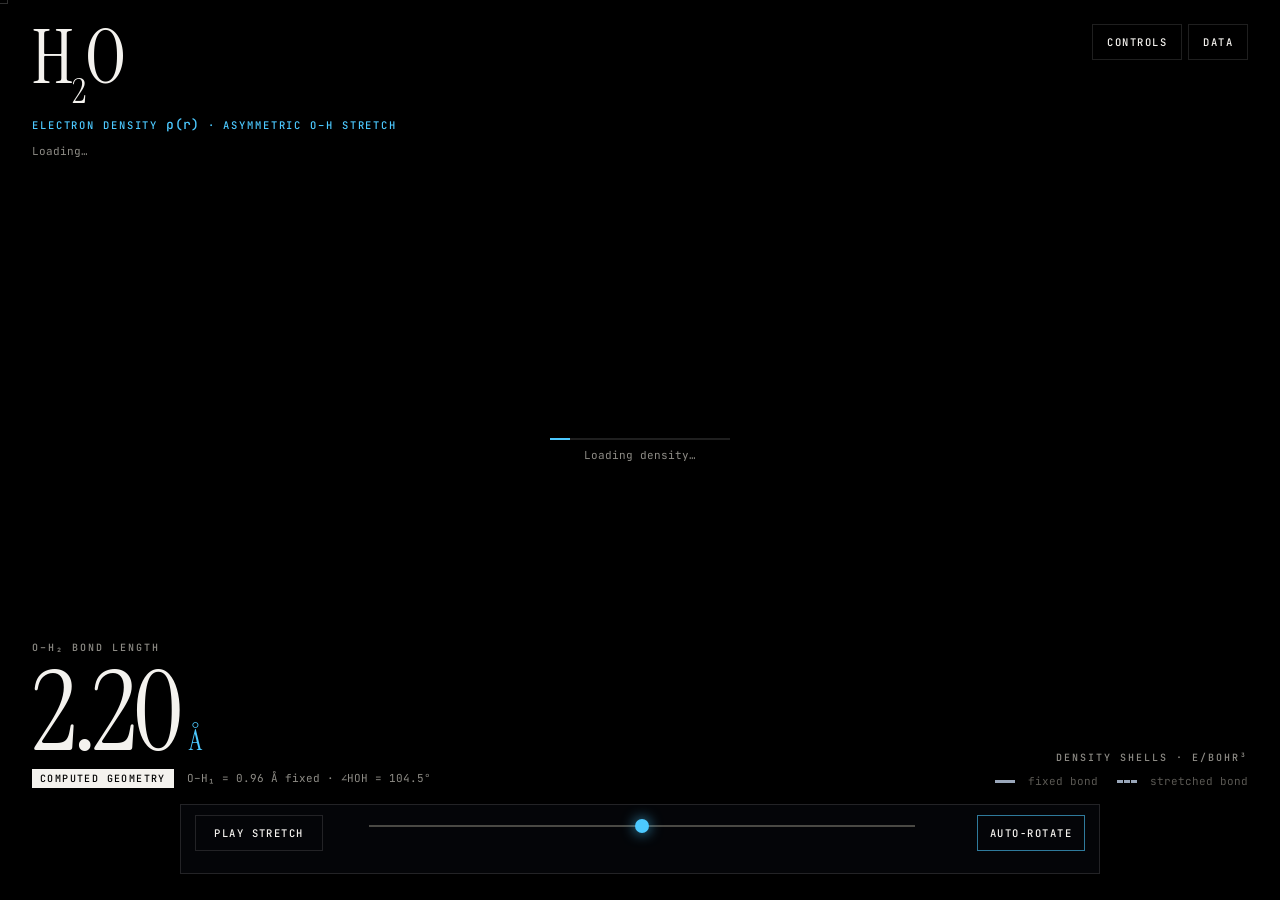
==== commit e5758817: "Integrate soundscape.js for audio functionality Added soundscape.js for audio integration." ====
--- a/visualization/h2o_density/web/index.html
+++ b/visualization/h2o_density/web/index.html
@@ -1,34 +1,111 @@
-<!doctype html><html lang="en"><head><meta charset="utf-8"><meta name="viewport" content="width=device-width,initial-scale=1,viewport-fit=cover">
-<title>H2O electron density · asymmetric O–H stretch</title>
-<link rel="preconnect" href="https://fonts.googleapis.com"><link rel="preconnect" href="https://fonts.gstatic.com" crossorigin>
-<link rel="stylesheet" href="https://fonts.googleapis.com/css2?family=Instrument+Serif&family=Inter+Tight:wght@300;400;500&family=JetBrains+Mono:wght@400;500&display=swap">
-<link rel="stylesheet" href="style.css"></head><body>
-<div id="stage">
- <canvas id="gl" tabindex="0" role="img" aria-label="Interactive 3D electron density of stretched water. Drag or arrow keys rotate, shift+drag or shift+arrows pan, wheel or plus/minus zoom, R resets."></canvas>
- <div id="labels" aria-hidden="true"><span></span><span></span><span></span></div>
- <header id="top">
-  <div id="brand"><h1>H<sub>2</sub>O</h1><p class="kicker">Electron density <span>ρ(r)</span> · asymmetric O–H stretch</p>
-   <p id="headline" aria-live="polite">Loading…</p></div>
-  <nav><button id="btn-controls" aria-expanded="false" aria-controls="drawer-controls">Controls</button><button id="btn-data" aria-expanded="false" aria-controls="drawer-data">Data</button></nav>
- </header>
- <div id="readout" aria-live="off"><span class="lab">O–H₂ bond length</span><div class="big"><b id="r2val">2.20</b><i>Å</i></div>
-  <span class="tag" id="rtag">computed geometry</span><span class="fix">O–H₁ = 0.96 Å fixed · ∠HOH = 104.5°</span></div>
- <div id="legend"><h2>Density shells · e/bohr³</h2><ul id="shells"></ul><p class="key"><span class="solid"></span> fixed bond <span class="dash"></span> stretched bond</p></div>
- <div id="transport">
-  <button id="btn-play" aria-pressed="false">Play stretch</button>
-  <div id="scrubwrap"><input id="scrub" type="range" min="1.8" max="2.6" step="0.001" value="2.2" aria-label="O–H₂ bond length in angstrom">
-   <div id="geoms" role="group" aria-label="Computed geometries"></div></div>
-  <div id="sources" class="seg" role="radiogroup" aria-label="Density source"></div>
-  <button id="btn-rotate" aria-pressed="true">Auto-rotate</button>
- </div>
- <aside id="drawer-controls" class="drawer" aria-label="Display controls"><h2>Display</h2>
-  <div class="row"><label for="lev">Shell level</label><input id="lev" type="range" min="-0.6" max="0.6" step="0.01" value="0"><output id="levv"></output></div>
-  <div class="row"><label for="sop">Glow</label><input id="sop" type="range" min="0.2" max="2.5" step="0.01" value="1"><output id="sopv"></output></div>
-  <div class="row"><label for="asz">Atom size</label><input id="asz" type="range" min="0.5" max="1.6" step="0.01" value="1"><output id="aszv"></output></div>
-  <div class="btns"><button id="reset">Reset view</button><button id="fit">Fit molecule</button></div>
-  <p class="note">Drag rotate · Shift/right-drag pan · wheel or pinch zoom · arrows, +/−, R, F · Esc closes panels.</p>
-  <p class="note">Shell level rescales all five isodensity surfaces (re-meshes on release). Glow only changes brightness.</p></aside>
- <aside id="drawer-data" class="drawer" aria-label="Data and checks"><h2>Data &amp; checks</h2><dl id="info"></dl><p class="note" id="srcnote"></p></aside>
- <div id="progress" role="status"><div id="bar"><i></i></div><span id="ptext">Loading density…</span></div><div id="error" role="alert" hidden></div>
-</div>
-<script src="app.js"></script></body></html>
+<!doctype html>
+<html lang="en">
+<head>
+  <meta charset="utf-8">
+  <meta name="viewport" content="width=device-width,initial-scale=1,viewport-fit=cover">
+  <title>H2O electron density · asymmetric O–H stretch</title>
+
+  <link rel="preconnect" href="https://fonts.googleapis.com">
+  <link rel="preconnect" href="https://fonts.gstatic.com" crossorigin>
+  <link rel="stylesheet" href="https://fonts.googleapis.com/css2?family=Instrument+Serif&family=Inter+Tight:wght@300;400;500&family=JetBrains+Mono:wght@400;500&display=swap">
+  <link rel="stylesheet" href="style.css">
+</head>
+<body>
+  <div id="stage">
+    <canvas
+      id="gl"
+      tabindex="0"
+      role="img"
+      aria-label="Interactive 3D electron density of stretched water. Drag or arrow keys rotate, shift+drag or shift+arrows pan, wheel or plus/minus zoom, R resets."
+    ></canvas>
+
+    <div id="labels" aria-hidden="true">
+      <span></span><span></span><span></span>
+    </div>
+
+    <header id="top">
+      <div id="brand">
+        <h1>H<sub>2</sub>O</h1>
+        <p class="kicker">Electron density <span>ρ(r)</span> · asymmetric O–H stretch</p>
+        <p id="headline" aria-live="polite">Loading…</p>
+      </div>
+      <nav>
+        <button id="btn-controls" aria-expanded="false" aria-controls="drawer-controls">Controls</button>
+        <button id="btn-data" aria-expanded="false" aria-controls="drawer-data">Data</button>
+      </nav>
+    </header>
+
+    <div id="readout" aria-live="off">
+      <span class="lab">O–H₂ bond length</span>
+      <div class="big"><b id="r2val">2.20</b><i>Å</i></div>
+      <span class="tag" id="rtag">computed geometry</span>
+      <span class="fix">O–H₁ = 0.96 Å fixed · ∠HOH = 104.5°</span>
+    </div>
+
+    <div id="legend">
+      <h2>Density shells · e/bohr³</h2>
+      <ul id="shells"></ul>
+      <p class="key"><span class="solid"></span> fixed bond <span class="dash"></span> stretched bond</p>
+    </div>
+
+    <div id="transport">
+      <button id="btn-play" aria-pressed="false">Play stretch</button>
+      <div id="scrubwrap">
+        <input
+          id="scrub"
+          type="range"
+          min="1.8"
+          max="2.6"
+          step="0.001"
+          value="2.2"
+          aria-label="O–H₂ bond length in angstrom"
+        >
+        <div id="geoms" role="group" aria-label="Computed geometries"></div>
+      </div>
+      <div id="sources" class="seg" role="radiogroup" aria-label="Density source"></div>
+      <button id="btn-rotate" aria-pressed="true">Auto-rotate</button>
+    </div>
+
+    <aside id="drawer-controls" class="drawer" aria-label="Display controls">
+      <h2>Display</h2>
+      <div class="row">
+        <label for="lev">Shell level</label>
+        <input id="lev" type="range" min="-0.6" max="0.6" step="0.01" value="0">
+        <output id="levv"></output>
+      </div>
+      <div class="row">
+        <label for="sop">Glow</label>
+        <input id="sop" type="range" min="0.2" max="2.5" step="0.01" value="1">
+        <output id="sopv"></output>
+      </div>
+      <div class="row">
+        <label for="asz">Atom size</label>
+        <input id="asz" type="range" min="0.5" max="1.6" step="0.01" value="1">
+        <output id="aszv"></output>
+      </div>
+      <div class="btns">
+        <button id="reset">Reset view</button>
+        <button id="fit">Fit molecule</button>
+      </div>
+      <p class="note">Drag to rotate · Shift/right-drag to pan · wheel or pinch to zoom · arrows, +/−, R, F · Esc closes panels.</p>
+      <p class="note">Shell level rescales all five isodensity surfaces (re-meshes on release). Glow only changes brightness.</p>
+    </aside>
+
+    <aside id="drawer-data" class="drawer" aria-label="Data and checks">
+      <h2>Data &amp; checks</h2>
+      <dl id="info"></dl>
+      <p class="note" id="srcnote"></p>
+    </aside>
+
+    <div id="progress" role="status">
+      <div id="bar"><i></i></div>
+      <span id="ptext">Loading density…</span>
+    </div>
+
+    <div id="error" role="alert" hidden></div>
+  </div>
+
+  <script src="app.js"></script>
+  <script src="soundscape.js"></script>
+</body>
+</html>
--- a/visualization/h2o_density/web/style.css
+++ b/visualization/h2o_density/web/style.css
@@ -1,41 +1,47 @@
-:root{--ink:#f1efea;--mute:#8b8983;--dim:#55534f;--line:rgba(255,255,255,.1);--acc:#ff6a2b;
+:root{--ink:#f4f2ee;--mute:#8e8c86;--dim:#5a5853;--line:rgba(255,255,255,.12);--acc:#4cc9ff;--warm:#ff5a3c;
  --serif:"Instrument Serif","Times New Roman",serif;--sans:"Inter Tight","Helvetica Neue",Arial,system-ui,sans-serif;--mono:"JetBrains Mono",ui-monospace,"SF Mono",Menlo,Consolas,monospace;--ease:cubic-bezier(.2,.8,.2,1)}
 *{box-sizing:border-box}html,body{margin:0;height:100%;background:#000;color:var(--ink);font:13px/1.5 var(--sans);-webkit-font-smoothing:antialiased;overflow:hidden}
-#stage{position:fixed;inset:0;background:#000}
-#gl{position:absolute;inset:0;width:100%;height:100%;display:block;touch-action:none;outline:none;cursor:grab;transition:opacity .35s var(--ease)}#gl:active{cursor:grabbing}#gl.swap{opacity:0}#gl:focus-visible{box-shadow:inset 0 0 0 1px var(--acc)}
+#stage{position:fixed;inset:0;background:radial-gradient(ellipse at 50% 45%,#07101c 0%,#000 62%)}
+#gl{position:absolute;inset:0;width:100%;height:100%;display:block;touch-action:none;outline:none;cursor:grab}#gl:active{cursor:grabbing}#gl:focus-visible{box-shadow:inset 0 0 0 1px var(--acc)}
 #labels{position:absolute;inset:0;pointer-events:none;overflow:hidden}
-#labels span{position:absolute;transform:translate(-50%,-200%);font:500 10px var(--mono);letter-spacing:.1em;color:var(--ink);text-shadow:0 0 8px #000,0 0 3px #000;white-space:nowrap}
-#top{position:absolute;left:0;right:0;top:0;display:flex;justify-content:space-between;align-items:flex-start;padding:24px 32px;pointer-events:none}
-#top>*{pointer-events:auto}#brand{pointer-events:none;max-width:min(520px,62vw)}
+#labels span{position:absolute;transform:translate(-50%,-50%);font:500 11px var(--mono);letter-spacing:.08em;color:var(--ink);padding:3px 7px;background:rgba(0,0,0,.55);border:1px solid var(--line);white-space:nowrap}
+#top{position:absolute;left:0;right:0;top:0;display:flex;justify-content:space-between;align-items:flex-start;padding:24px 32px;z-index:3;pointer-events:none}#top>*{pointer-events:auto}#brand{pointer-events:none;max-width:min(540px,62vw)}
 h1{margin:0;font:400 76px/.9 var(--serif);letter-spacing:-.02em}h1 sub{font-size:.46em;position:relative;top:.1em}
-.kicker{margin:12px 0 0;font:500 10.5px var(--mono);letter-spacing:.2em;text-transform:uppercase;color:var(--acc)}.kicker span{text-transform:none;letter-spacing:.03em;font-size:13px}
+.kicker{margin:12px 0 0;font:500 10.5px var(--mono);letter-spacing:.18em;text-transform:uppercase;color:var(--acc)}.kicker span{text-transform:none;letter-spacing:.03em;font-size:13px}
 #headline{margin:10px 0 0;font:400 11px/1.6 var(--mono);color:var(--mute)}
 nav{display:flex;gap:6px}
-button{font:500 10.5px var(--mono);letter-spacing:.14em;text-transform:uppercase;color:var(--ink);background:rgba(0,0,0,.45);border:1px solid var(--line);padding:9px 14px;cursor:pointer;backdrop-filter:blur(10px);-webkit-backdrop-filter:blur(10px);transition:color .2s,border-color .2s,background .2s}
-button:hover,button:focus-visible{color:var(--acc);border-color:var(--acc);outline:none}button[aria-expanded=true],button[aria-pressed=true]{border-color:rgba(255,106,43,.55)}
-#readout{position:absolute;left:32px;bottom:104px;pointer-events:none}
+button{font:500 10.5px var(--mono);letter-spacing:.14em;text-transform:uppercase;color:var(--ink);background:rgba(0,0,0,.5);border:1px solid var(--line);padding:10px 14px;cursor:pointer;backdrop-filter:blur(10px);-webkit-backdrop-filter:blur(10px);transition:color .2s,border-color .2s,background .2s;white-space:nowrap}
+button:hover,button:focus-visible{color:var(--acc);border-color:var(--acc);outline:none}button[aria-expanded=true],button[aria-pressed=true]{border-color:rgba(76,201,255,.6)}
+#readout{position:absolute;left:32px;bottom:112px;z-index:1;pointer-events:none}
 .lab{font:500 10px var(--mono);letter-spacing:.2em;text-transform:uppercase;color:var(--mute)}
-.big{display:flex;align-items:baseline;gap:8px;margin-top:2px}.big b{font:400 112px/1 var(--serif);letter-spacing:-.03em;font-variant-numeric:tabular-nums}.big i{font:400 28px var(--serif);color:var(--acc)}
-#legend{position:absolute;right:32px;bottom:104px;width:min(300px,40vw);pointer-events:none}#legendbar{width:100%;height:4px;display:block}
-.ticks{display:flex;justify-content:space-between;font:10px var(--mono);color:var(--mute);margin-top:6px}#legend small{display:block;font:10px var(--mono);color:var(--dim);margin-top:2px}
-#dock{position:absolute;left:50%;bottom:26px;transform:translateX(-50%);display:flex;align-items:center;gap:14px;padding:8px;background:rgba(6,6,6,.62);border:1px solid var(--line);backdrop-filter:blur(16px);-webkit-backdrop-filter:blur(16px);max-width:calc(100% - 24px)}
-#dock button{white-space:nowrap;backdrop-filter:none;background:none;padding:10px 12px}.sep{width:1px;height:22px;background:var(--line)}
-.seg{display:flex}.seg label{position:relative;display:block;margin:0;padding:10px 16px;font:500 11px var(--mono);letter-spacing:.06em;color:var(--mute);cursor:pointer;white-space:nowrap;transition:color .25s,background .25s}
+.big{display:flex;align-items:baseline;gap:8px;margin-top:2px}.big b{font:400 110px/1 var(--serif);letter-spacing:-.03em;font-variant-numeric:tabular-nums}.big i{font:400 28px var(--serif);color:var(--acc)}
+.tag{display:inline-block;font:500 10px var(--mono);letter-spacing:.14em;text-transform:uppercase;color:#000;background:var(--ink);padding:3px 8px;margin-right:10px}.tag.interp{background:transparent;color:var(--warm);border:1px solid var(--warm)}
+.fix{font:11px var(--mono);color:var(--mute)}
+#legend{position:absolute;right:32px;bottom:112px;z-index:1;pointer-events:none;font:11px var(--mono)}#legend h2{margin:0 0 8px;text-align:right}
+#shells{list-style:none;margin:0;padding:0}#shells li{display:flex;justify-content:flex-end;align-items:center;gap:10px;margin:4px 0;color:var(--mute)}#shells i{width:34px;height:3px;display:block;box-shadow:0 0 10px currentColor}
+.key{margin:10px 0 0;text-align:right;color:var(--dim)}.key span{display:inline-block;vertical-align:middle;width:20px;margin:0 6px 0 12px}.solid{height:3px;background:#9aa7ba}.dash{height:0;border-top:3px dashed #9aa7ba}
+#transport{position:absolute;left:50%;bottom:26px;transform:translateX(-50%);display:flex;align-items:center;gap:16px;padding:10px 14px 22px;background:rgba(6,8,12,.7);border:1px solid var(--line);backdrop-filter:blur(16px);-webkit-backdrop-filter:blur(16px);z-index:2;width:min(920px,calc(100% - 24px))}
+#transport button{background:none;backdrop-filter:none;padding:10px 12px}#btn-play{min-width:128px}
+#scrubwrap{position:relative;flex:1;min-width:0;height:34px;margin:0 30px}#scrub{position:absolute;left:0;right:0;top:0;width:100%}
+#geoms{position:absolute;left:0;right:0;top:22px;height:22px}#geoms button{position:absolute;transform:translateX(-50%);padding:2px 6px;border:0;font-size:10px;letter-spacing:.06em;color:var(--mute);background:none;text-transform:none}
+#geoms button::before{content:"";position:absolute;left:50%;top:-8px;width:1px;height:6px;background:var(--mute)}#geoms button[aria-pressed=true]{color:var(--ink)}
+.seg{display:flex}.seg label{position:relative;display:block;margin:0;padding:10px 14px;font:500 10.5px var(--mono);letter-spacing:.06em;color:var(--mute);cursor:pointer;white-space:nowrap;transition:color .25s,background .25s}
 .seg input{position:absolute;inset:0;opacity:0;margin:0;cursor:pointer}.seg label:has(input:checked){color:#000;background:var(--ink)}.seg label:has(input:disabled){opacity:.4;cursor:not-allowed}.seg label:has(input:focus-visible){outline:1px solid var(--acc);outline-offset:-3px}
-.drawer{position:absolute;top:0;right:0;bottom:0;width:340px;max-width:100%;padding:92px 28px 28px;overflow:auto;background:rgba(4,4,4,.88);border-left:1px solid var(--line);backdrop-filter:blur(22px);-webkit-backdrop-filter:blur(22px);transform:translateX(102%);transition:transform .5s var(--ease);visibility:hidden}
-.drawer.open{transform:none;visibility:visible}#top{z-index:3}.drawer{z-index:2}#dock,#readout,#legend{z-index:1}
-h2{margin:0 0 16px;font:500 10px var(--mono);letter-spacing:.2em;text-transform:uppercase;color:var(--mute)}
-.row{display:grid;grid-template-columns:78px 1fr 46px;align-items:center;gap:10px;margin:10px 0}.row label{font:11px var(--mono);color:var(--mute)}.row output{font:11px var(--mono);text-align:right}
-input[type=range]{-webkit-appearance:none;appearance:none;width:100%;height:20px;background:transparent;margin:0;grid-column:2 / span 2}.row:has(output) input[type=range]{grid-column:2}
-input[type=range]::-webkit-slider-runnable-track{height:1px;background:#45433f}input[type=range]::-moz-range-track{height:1px;background:#45433f}
-input[type=range]::-webkit-slider-thumb{-webkit-appearance:none;width:3px;height:16px;background:var(--acc);margin-top:-8px;border:0}input[type=range]::-moz-range-thumb{width:3px;height:16px;background:var(--acc);border:0;border-radius:0}
+input[type=range]{-webkit-appearance:none;appearance:none;height:20px;background:transparent;margin:0}
+input[type=range]::-webkit-slider-runnable-track{height:2px;background:#4a4944}input[type=range]::-moz-range-track{height:2px;background:#4a4944}
+input[type=range]::-webkit-slider-thumb{-webkit-appearance:none;width:14px;height:14px;border-radius:50%;background:var(--acc);margin-top:-6px;border:0;box-shadow:0 0 14px rgba(76,201,255,.8)}
+input[type=range]::-moz-range-thumb{width:14px;height:14px;border-radius:50%;background:var(--acc);border:0}input[type=range]:focus-visible{outline:1px solid var(--acc)}
+.drawer{position:absolute;top:0;right:0;bottom:0;width:340px;max-width:100%;padding:92px 28px 28px;overflow:auto;background:rgba(4,6,9,.9);border-left:1px solid var(--line);backdrop-filter:blur(22px);-webkit-backdrop-filter:blur(22px);transform:translateX(102%);transition:transform .5s var(--ease);visibility:hidden;z-index:2}.drawer.open{transform:none;visibility:visible}
+h2{margin:0 0 14px;font:500 10px var(--mono);letter-spacing:.2em;text-transform:uppercase;color:var(--mute)}
+.row{display:grid;grid-template-columns:84px 1fr 46px;align-items:center;gap:10px;margin:12px 0}.row label{font:11px var(--mono);color:var(--mute)}.row output{font:11px var(--mono);text-align:right}
 .btns{display:flex;gap:8px;margin:18px 0 4px}.note{color:var(--dim);font:11px/1.6 var(--mono);margin:14px 0 0}
 dl{margin:0;font:11px/1.55 var(--mono)}dt{color:var(--dim);margin-top:12px;text-transform:uppercase;letter-spacing:.12em;font-size:9.5px}dd{margin:2px 0 0;color:var(--mute);word-break:break-word}
-#progress{position:absolute;left:50%;top:50%;transform:translate(-50%,-50%);text-align:center;font:11px var(--mono);color:var(--mute)}#progress[hidden],#error[hidden]{display:none}
-#bar{height:1px;width:160px;background:var(--line);margin:0 auto 8px}#bar i{display:block;height:100%;width:0;background:var(--acc)}
+#progress{position:absolute;left:50%;top:50%;transform:translate(-50%,-50%);text-align:center;font:11px var(--mono);color:var(--mute);z-index:4}#progress[hidden],#error[hidden]{display:none}
+#bar{height:2px;width:180px;background:var(--line);margin:0 auto 8px}#bar i{display:block;height:100%;width:0;background:var(--acc);transition:width .2s}
 #error{position:absolute;inset:24px;z-index:5;color:#ff8a70;font:12px var(--mono);overflow:auto;border:1px solid #3a1a10;padding:12px;background:#000}
-@media(max-width:820px){#top{padding:16px}h1{font-size:46px}#headline{font-size:9.5px;display:-webkit-box;-webkit-line-clamp:3;-webkit-box-orient:vertical;overflow:hidden}.kicker{margin-top:8px}
- #readout{left:16px;bottom:132px}.big b{font-size:60px}.big i{font-size:20px}#legend{right:16px;bottom:140px;width:38vw}
- #dock{left:8px;right:8px;bottom:calc(10px + env(safe-area-inset-bottom));transform:none;max-width:none;justify-content:space-between;gap:6px}.seg label{padding:10px 9px;font-size:10.5px}#dock button{padding:10px 6px;font-size:9.5px}.sep{display:none}
+@media(max-width:820px){#top{padding:14px 16px}h1{font-size:44px}#headline{font-size:9.5px;display:-webkit-box;-webkit-line-clamp:3;-webkit-box-orient:vertical;overflow:hidden}.kicker{margin-top:8px;font-size:9.5px}
+ #readout{left:16px;bottom:172px}.big b{font-size:56px}.big i{font-size:20px}.fix{display:none}.tag{font-size:9px}#legend{display:none}
+ #transport{left:8px;right:8px;width:auto;transform:none;bottom:calc(8px + env(safe-area-inset-bottom));flex-wrap:wrap;gap:6px 8px;padding:10px 10px 8px}
+ #scrubwrap{order:-1;flex:1 1 100%;margin:0 30px 22px}#transport button{padding:9px 8px;font-size:9.5px}#btn-play{min-width:0}.seg label{padding:9px 8px;font-size:9.5px}
  .drawer{top:auto;left:0;width:100%;max-height:64vh;padding:22px 20px 28px;border-left:0;border-top:1px solid var(--line);transform:translateY(102%)}}
 @media(prefers-reduced-motion:reduce){*{transition:none!important}}
